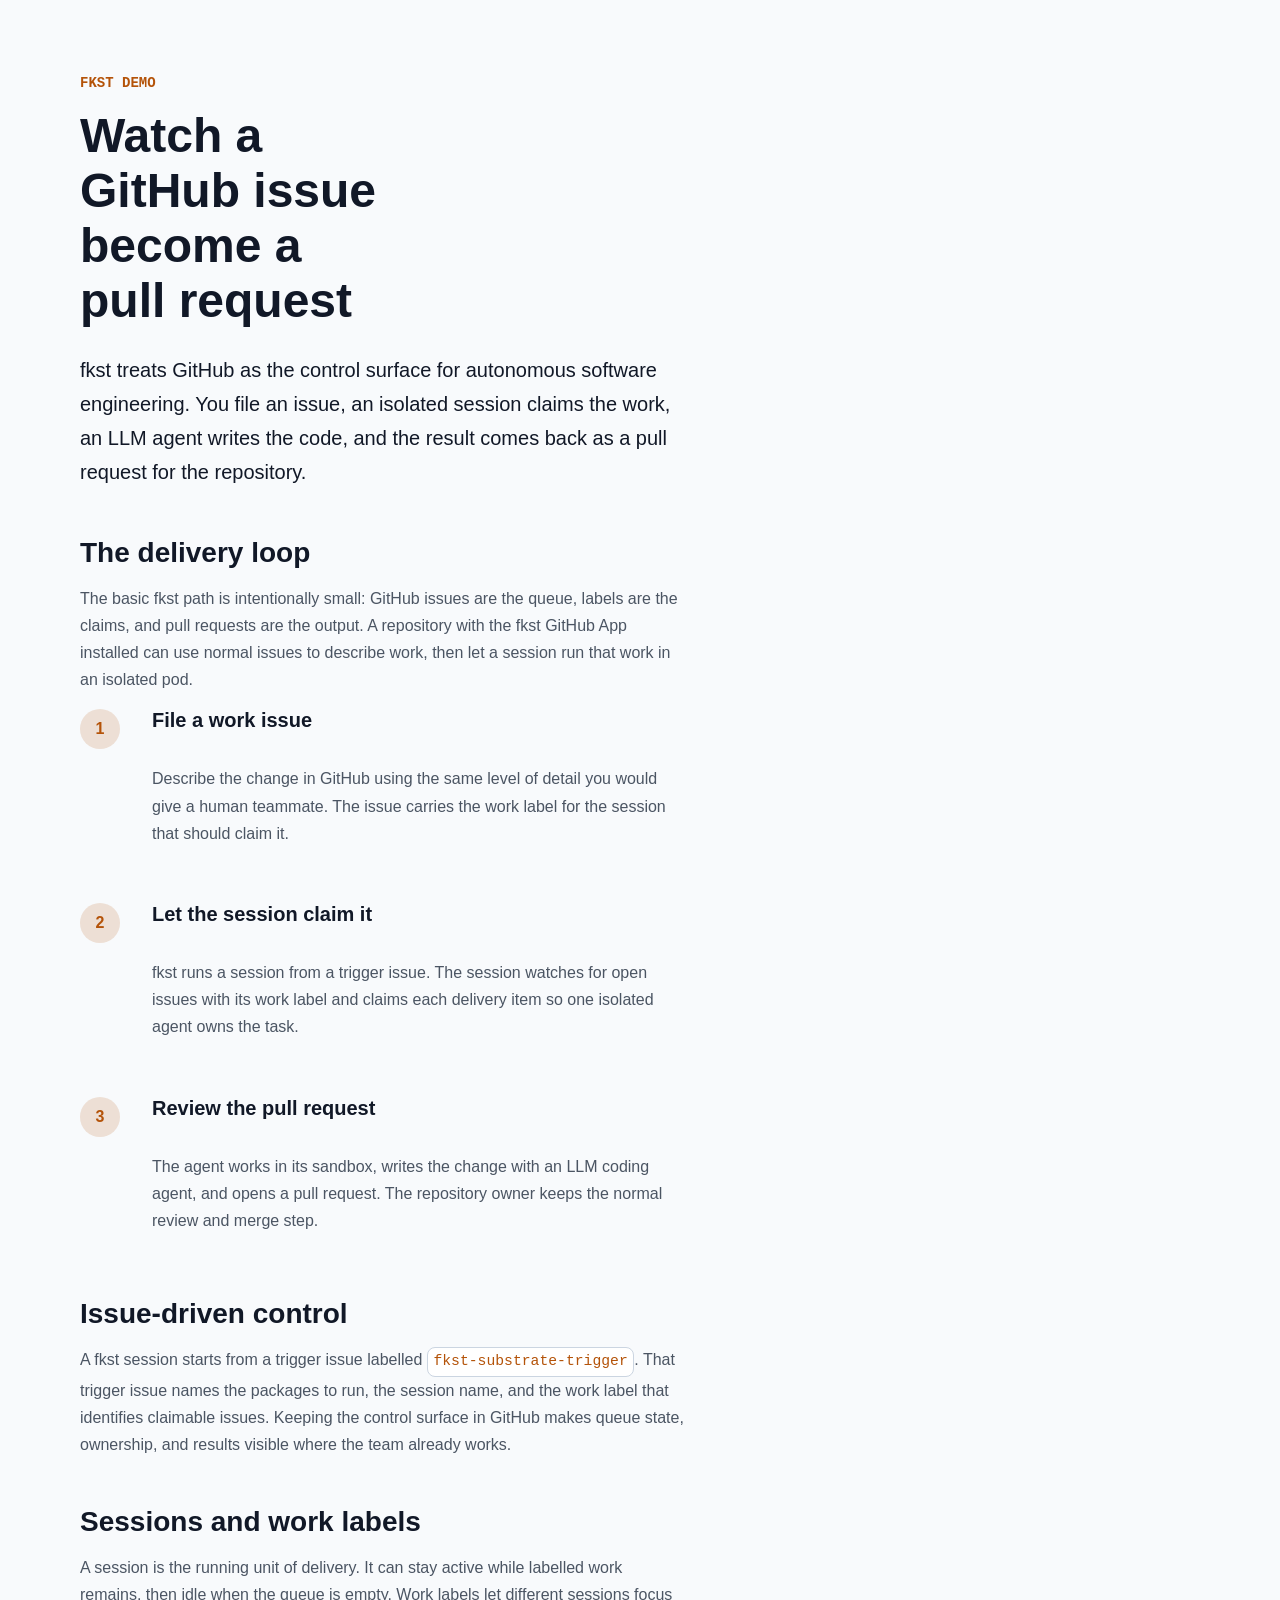
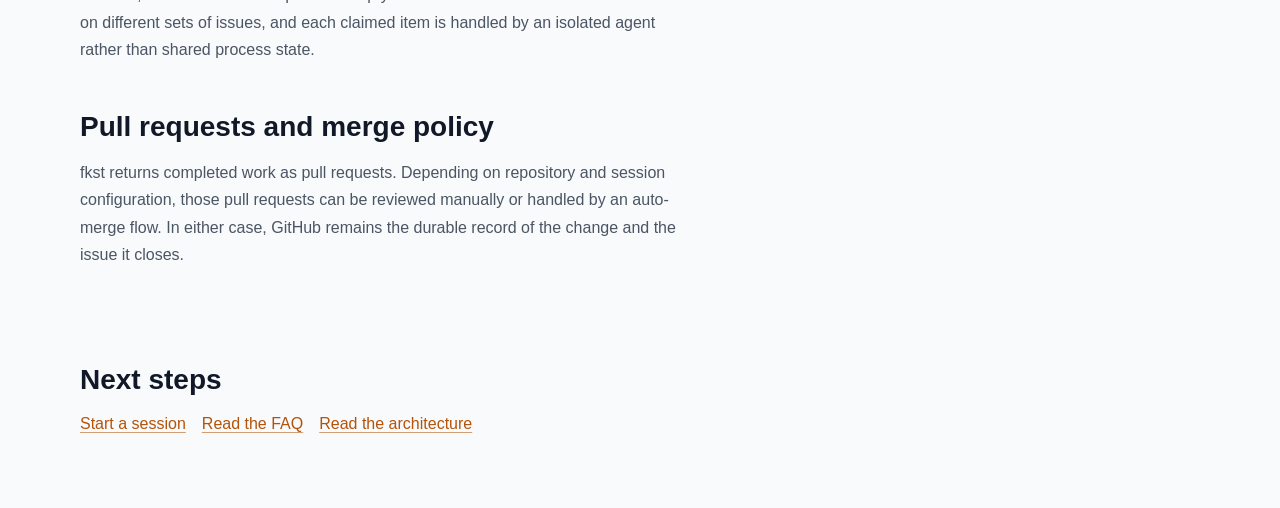
==== site/fkst-demo.html @ 5a7c34ca "auto-implement refs #79: Add fkst-demo page to the fkst site" ====
<!doctype html>
<html lang="en">
  <head>
    <meta charset="utf-8">
    <meta name="viewport" content="width=device-width, initial-scale=1">
    <title>fkst demo | fkst</title>
    <meta
      name="description"
      content="A focused walkthrough of how fkst turns GitHub issues into isolated agent sessions and pull requests."
    >
    <link rel="stylesheet" href="css/tokens.css">
    <link rel="stylesheet" href="css/base.css">
    <link rel="stylesheet" href="css/layout.css">
    <link rel="stylesheet" href="css/code.css">
    <link rel="stylesheet" href="css/getting-started.css">
    <link rel="stylesheet" href="css/theme.css">
    <link rel="stylesheet" href="css/a11y.css">
    <script src="js/layout.js" defer></script>
    <script src="js/theme.js" defer></script>
  </head>
  <body data-nav="fkst-demo">
    <div id="site-header"></div>
    <main id="main" class="wrap gs">
      <section class="gs-hero" aria-labelledby="fkst-demo-title">
        <p class="eyebrow">fkst demo</p>
        <h1 id="fkst-demo-title">Watch a GitHub issue become a pull request</h1>
        <p class="lede">
          fkst treats GitHub as the control surface for autonomous software engineering. You file
          an issue, an isolated session claims the work, an LLM agent writes the code, and the
          result comes back as a pull request for the repository.
        </p>
      </section>

      <section aria-labelledby="workflow-title">
        <h2 id="workflow-title">The delivery loop</h2>
        <p>
          The basic fkst path is intentionally small: GitHub issues are the queue, labels are the
          claims, and pull requests are the output. A repository with the fkst GitHub App installed
          can use normal issues to describe work, then let a session run that work in an isolated
          pod.
        </p>
        <ol class="steps">
          <li>
            <h3>File a work issue</h3>
            <p>
              Describe the change in GitHub using the same level of detail you would give a human
              teammate. The issue carries the work label for the session that should claim it.
            </p>
          </li>
          <li>
            <h3>Let the session claim it</h3>
            <p>
              fkst runs a session from a trigger issue. The session watches for open issues with
              its work label and claims each delivery item so one isolated agent owns the task.
            </p>
          </li>
          <li>
            <h3>Review the pull request</h3>
            <p>
              The agent works in its sandbox, writes the change with an LLM coding agent, and opens
              a pull request. The repository owner keeps the normal review and merge step.
            </p>
          </li>
        </ol>
      </section>

      <section aria-labelledby="control-surface-title">
        <h2 id="control-surface-title">Issue-driven control</h2>
        <p>
          A fkst session starts from a trigger issue labelled <code>fkst-substrate-trigger</code>.
          That trigger issue names the packages to run, the session name, and the work label that
          identifies claimable issues. Keeping the control surface in GitHub makes queue state,
          ownership, and results visible where the team already works.
        </p>
      </section>

      <section aria-labelledby="sessions-title">
        <h2 id="sessions-title">Sessions and work labels</h2>
        <p>
          A session is the running unit of delivery. It can stay active while labelled work remains,
          then idle when the queue is empty. Work labels let different sessions focus on different
          sets of issues, and each claimed item is handled by an isolated agent rather than shared
          process state.
        </p>
      </section>

      <section aria-labelledby="merge-title">
        <h2 id="merge-title">Pull requests and merge policy</h2>
        <p>
          fkst returns completed work as pull requests. Depending on repository and session
          configuration, those pull requests can be reviewed manually or handled by an auto-merge
          flow. In either case, GitHub remains the durable record of the change and the issue it
          closes.
        </p>
      </section>

      <nav class="next-steps" aria-labelledby="next-steps-title">
        <h2 id="next-steps-title">Next steps</h2>
        <a href="getting-started.html">Start a session</a>
        <a href="faq.html">Read the FAQ</a>
        <a href="architecture.html">Read the architecture</a>
      </nav>
    </main>
    <div id="site-footer"></div>
  </body>
</html>
---- site/css/tokens.css ----
:root {
  --bg: oklch(16% 0.011 250);
  --raise: oklch(20% 0.012 250);
  --raise-2: oklch(23% 0.013 250);
  --line: oklch(26% 0.012 250);
  --line-2: oklch(33% 0.013 250);
  --fg: oklch(97% 0.005 240);
  --dim: oklch(72% 0.014 245);
  --faint: oklch(58% 0.014 245);
  --ghost: oklch(46% 0.012 245);
  --amber: oklch(81% 0.15 80);
  --green: oklch(74% 0.13 158);
  --red: oklch(67% 0.18 18);
  --gold: oklch(80% 0.10 85);
  --amber-ink: oklch(22% 0.04 80);
  --display: 'Space Grotesk', -apple-system, BlinkMacSystemFont, 'Segoe UI', Roboto, Helvetica, Arial, sans-serif;
  --ui: 'IBM Plex Sans', -apple-system, BlinkMacSystemFont, 'Segoe UI', Roboto, Helvetica, Arial, sans-serif;
  --mono: 'IBM Plex Mono', SFMono-Regular, Consolas, 'Liberation Mono', Menlo, monospace;
  --container-max: 1120px;
  --section-y: clamp(64px, 10vw, 128px);
  --gutter: clamp(16px, 4vw, 32px);
  --radius-sm: 8px;
  --radius: 12px;
  --radius-lg: 20px;
  --radius-pill: 999px;
  --shadow-card: 0 8px 24px oklch(0% 0 0 / 0.25);
  --site-header-h: 60px;
  --site-max-w: 1120px;
  --z-header: 100;
}
---- site/css/base.css ----
@layer base {
  body {
    font-family: var(--ui);
    color: var(--fg);
    background: var(--bg);
    line-height: 1.5;
  }

  h1,
  h2,
  h3,
  h4,
  h5,
  h6 {
    font-family: var(--display);
    color: var(--fg);
    line-height: 1.1;
    letter-spacing: -0.02em;
    text-wrap: balance;
  }

  a {
    color: var(--amber);
    text-decoration-color: color-mix(in oklab, var(--amber), transparent 45%);
    text-underline-offset: 0.18em;
    transition: color 160ms ease, text-decoration-color 160ms ease;
  }

  a:hover {
    color: color-mix(in oklab, var(--amber), var(--fg) 18%);
    text-decoration-color: currentColor;
  }

  a:not([class]) {
    text-decoration-line: underline;
  }

  code,
  kbd,
  samp {
    font-family: var(--mono);
  }

  :not(pre) > code {
    display: inline-block;
    padding: 0.08em 0.38em;
    color: var(--amber);
    background: var(--raise);
    border: 1px solid var(--line);
    border-radius: var(--radius-sm, 6px);
    font-size: 0.92em;
  }

  kbd {
    padding: 0.08em 0.38em;
    color: var(--fg);
    background: var(--raise);
    border: 1px solid var(--line);
    border-bottom-color: var(--line-2);
    border-radius: var(--radius-sm, 6px);
    font-size: 0.92em;
  }

  pre {
    overflow-x: auto;
    padding: var(--space-5, 24px);
    color: var(--fg);
    background: var(--raise);
    border: 1px solid var(--line);
    border-radius: var(--radius-lg, 20px);
  }

  pre code {
    color: inherit;
    background: transparent;
    border: 0;
    font-size: inherit;
  }

  ::selection {
    color: var(--amber-ink);
    background: color-mix(in oklab, var(--amber), transparent 25%);
  }

  :focus-visible {
    outline: 2px solid var(--amber);
    outline-offset: 2px;
  }

  .container,
  .wrap {
    width: 100%;
    max-width: var(--container-max, 1120px);
    margin-inline: auto;
    padding-inline: var(--gutter, clamp(16px, 4vw, 32px));
  }

  .section {
    padding-block: var(--section-y, clamp(64px, 10vw, 128px));
  }

  .btn {
    display: inline-flex;
    align-items: center;
    justify-content: center;
    gap: var(--space-2);
    min-height: 2.75rem;
    padding: var(--space-3) var(--space-4);
    font-family: var(--ui);
    font-weight: 700;
    line-height: 1;
    text-align: center;
    text-decoration: none;
    white-space: nowrap;
    cursor: pointer;
    border: 1px solid transparent;
    border-radius: var(--radius-pill, 999px);
    transition: background-color 160ms ease, border-color 160ms ease, color 160ms ease, box-shadow 160ms ease, transform 160ms ease;
  }

  .btn:hover {
    text-decoration: none;
  }

  .btn:active {
    transform: translateY(1px);
  }

  .btn:disabled,
  .btn[aria-disabled="true"] {
    cursor: not-allowed;
    opacity: 0.55;
  }

  .btn-primary {
    color: var(--amber-ink);
    background: var(--amber);
    border-color: var(--amber);
  }

  .btn-primary:hover {
    color: var(--amber-ink);
    background: color-mix(in oklab, var(--amber), var(--fg) 10%);
    border-color: color-mix(in oklab, var(--amber), var(--fg) 10%);
  }

  .btn-secondary {
    color: var(--fg);
    background: transparent;
    border-color: var(--line-2);
  }

  .btn-secondary:hover {
    color: var(--fg);
    background: color-mix(in oklab, var(--raise), transparent 18%);
    border-color: var(--amber);
  }

  .btn-ghost {
    color: var(--dim);
    background: transparent;
    border-color: transparent;
  }

  .btn-ghost:hover {
    color: var(--fg);
    background: var(--raise);
  }

  .btn-sm {
    min-height: 2.2rem;
    padding: var(--space-2) var(--space-3);
    font-size: 0.875rem;
  }

  .btn-lg {
    min-height: 3.2rem;
    padding: var(--space-4) var(--space-5);
    font-size: 1.0625rem;
  }

  .btn-block {
    display: flex;
    width: 100%;
  }

  .card {
    padding: var(--space-5);
    background: var(--raise);
    border: 1px solid var(--line);
    border-radius: var(--radius-lg, 20px);
  }

  .card-interactive {
    transition: border-color 180ms ease, box-shadow 180ms ease, transform 180ms ease;
  }

  .card-interactive:hover {
    border-color: var(--line-2);
    box-shadow: var(--shadow-md);
    transform: translateY(-2px);
  }

  .badge {
    display: inline-flex;
    align-items: center;
    gap: var(--space-1);
    padding: var(--space-1) var(--space-2);
    font-family: var(--ui);
    font-size: 0.78rem;
    font-weight: 700;
    line-height: 1;
    border: 1px solid var(--line);
    border-radius: var(--radius-pill, 999px);
  }

  .badge-neutral {
    color: var(--fg);
    background: var(--raise-2);
    border-color: var(--line-2);
  }

  .badge-success {
    color: var(--green);
    background: color-mix(in oklab, var(--green), transparent 88%);
    border-color: color-mix(in oklab, var(--green), transparent 65%);
  }

  .badge-warning {
    color: var(--amber);
    background: color-mix(in oklab, var(--amber), transparent 88%);
    border-color: color-mix(in oklab, var(--amber), transparent 65%);
  }

  .badge-danger {
    color: var(--red);
    background: color-mix(in oklab, var(--red), transparent 88%);
    border-color: color-mix(in oklab, var(--red), transparent 65%);
  }

  .badge-info {
    color: var(--dim);
    background: color-mix(in oklab, var(--raise-2), transparent 20%);
    border-color: var(--line-2);
  }

  @media (prefers-reduced-motion: reduce) {
    a,
    .btn,
    .card-interactive {
      transition: none;
    }

    .btn:active,
    .card-interactive:hover {
      transform: none;
    }
  }
}

@layer utilities {
  .sr-only {
    position: absolute;
    width: 1px;
    height: 1px;
    padding: 0;
    overflow: hidden;
    clip: rect(0, 0, 0, 0);
    white-space: nowrap;
    border: 0;
  }

  .skip-link {
    position: fixed;
    inset-block-start: var(--space-3);
    inset-inline-start: var(--space-3);
    z-index: var(--z-skip, 100);
    padding: var(--space-3) var(--space-4);
    color: var(--amber-ink);
    background: var(--amber);
    border-radius: var(--radius-md, 12px);
    transform: translateY(calc(-100% - var(--space-4)));
  }

  .skip-link:focus {
    transform: translateY(0);
  }

  .stack {
    display: flex;
    flex-direction: column;
    gap: var(--stack-gap, var(--space-4));
  }

  .cluster {
    display: flex;
    flex-wrap: wrap;
    align-items: center;
    gap: var(--cluster-gap, var(--space-3));
  }

  .center {
    display: grid;
    place-items: center;
  }

  .grid {
    display: grid;
    gap: var(--grid-gap, var(--space-4));
  }

  .grid-auto {
    display: grid;
    grid-template-columns: repeat(auto-fit, minmax(min(100%, var(--grid-min, 16rem)), 1fr));
    gap: var(--grid-gap, var(--space-4));
  }

  .eyebrow {
    font-family: var(--mono);
    font-size: 0.75rem;
    font-weight: 700;
    line-height: 1.2;
    letter-spacing: 0.12em;
    text-transform: uppercase;
    color: var(--ghost);
  }

  .lead {
    color: var(--dim);
    font-size: clamp(1.0625rem, 1rem + 0.35vw, 1.25rem);
    line-height: 1.65;
  }

  .mono {
    font-family: var(--mono);
    font-variant-numeric: tabular-nums;
  }

  .measure {
    max-width: 65ch;
  }

  .text-center {
    text-align: center;
  }

  .text-gradient {
    color: transparent;
    background: linear-gradient(90deg, var(--amber), color-mix(in oklab, var(--amber), var(--fg) 30%));
    -webkit-background-clip: text;
    background-clip: text;
  }

  .surface {
    background: var(--raise);
    border: 1px solid var(--line);
    border-radius: var(--radius-lg, 20px);
  }

  .bg-subtle {
    background: var(--raise);
  }

  .divider {
    border-block-start: 1px solid var(--line);
  }

  .hidden {
    display: none !important;
  }

  @media (max-width: 767px) {
    .hide-mobile {
      display: none !important;
    }
  }

  @media (min-width: 768px) {
    .hide-desktop {
      display: none !important;
    }
  }

  @media (prefers-reduced-motion: reduce) {
    .skip-link {
      transition: none;
    }
  }
}
---- site/css/layout.css ----
:root {
  --site-header-h: 60px;
  --site-max-w: 1120px;
  --site-gutter: clamp(16px, 4vw, 32px);
  --site-z-header: 100;
  --site-z-menu: 90;
}

html {
  scroll-padding-top: calc(var(--site-header-h) + 12px);
}

.site-header *,
.site-footer * {
  box-sizing: border-box;
}

.site-header {
  position: sticky;
  top: 0;
  z-index: var(--site-z-header);
  min-height: var(--site-header-h);
  color: var(--fg, #f4f6f8);
  background: var(--bg, #0f1318);
  background: color-mix(in srgb, var(--bg, #0f1318) 82%, transparent);
  border-bottom: 1px solid var(--border, rgba(244, 246, 248, 0.14));
  backdrop-filter: blur(16px);
  transition: box-shadow 160ms ease, border-color 160ms ease;
}

.site-header.is-scrolled {
  border-color: rgba(245, 158, 11, 0.28);
  box-shadow: 0 12px 30px rgba(0, 0, 0, 0.22);
}

.site-header__inner,
.site-footer__inner,
.site-footer__bottom {
  width: min(100%, var(--site-max-w));
  margin: 0 auto;
  padding-inline: var(--site-gutter);
}

.site-header__inner {
  min-height: var(--site-header-h);
  display: flex;
  align-items: center;
  gap: 18px;
}

.site-skip-link {
  position: absolute;
  top: 8px;
  left: var(--site-gutter);
  z-index: calc(var(--site-z-header) + 1);
  transform: translateY(-140%);
  padding: 8px 12px;
  color: var(--bg, #0f1318);
  background: var(--accent, #f59e0b);
  border-radius: 6px;
  font-weight: 700;
  text-decoration: none;
  transition: transform 160ms ease;
}

.site-skip-link:focus {
  transform: translateY(0);
}

.site-brand {
  display: inline-flex;
  align-items: center;
  gap: 10px;
  flex: 0 0 auto;
  min-height: 40px;
  color: var(--fg, #f4f6f8);
  font-weight: 800;
  text-decoration: none;
}

.site-brand__mark {
  width: 32px;
  height: 32px;
  color: var(--accent, #f59e0b);
}

.site-brand__wordmark {
  font-size: 1.08rem;
  letter-spacing: 0;
}

.site-nav {
  display: flex;
  align-items: center;
  gap: 4px;
  margin-left: auto;
}

.site-nav a,
.site-footer a {
  color: var(--muted-fg, #b8c0cc);
  text-decoration: none;
}

.site-nav a {
  position: relative;
  padding: 10px 12px;
  border-radius: 6px;
  font-size: 0.94rem;
  font-weight: 650;
}

.site-nav a:hover,
.site-footer a:hover {
  color: var(--fg, #f4f6f8);
}

.site-nav a.is-active {
  color: var(--fg, #f4f6f8);
}

.site-nav a.is-active::after {
  position: absolute;
  right: 12px;
  bottom: 5px;
  left: 12px;
  height: 2px;
  content: "";
  background: var(--accent, #f59e0b);
  border-radius: 999px;
}

.site-actions {
  display: flex;
  align-items: center;
  gap: 8px;
}

.site-icon-link,
.theme-toggle {
  display: inline-flex;
  align-items: center;
  justify-content: center;
  width: 40px;
  height: 40px;
  color: var(--fg, #f4f6f8);
  background: transparent;
  border: 1px solid var(--border, rgba(244, 246, 248, 0.16));
  border-radius: 6px;
}

.site-icon-link svg,
.theme-toggle svg {
  width: 20px;
  height: 20px;
}

.theme-toggle {
  cursor: pointer;
}

.theme-toggle .icon-sun {
  display: none;
}

.site-nav__cta {
  display: inline-flex;
  align-items: center;
  min-height: 40px;
  padding: 0 14px;
  color: var(--bg, #0f1318);
  background: var(--accent, #f59e0b);
  border: 1px solid transparent;
  border-radius: 6px;
  font-weight: 800;
  text-decoration: none;
}

.site-nav-toggle {
  display: none;
  width: 40px;
  height: 40px;
  margin-left: auto;
  padding: 9px;
  background: transparent;
  border: 1px solid var(--border, rgba(244, 246, 248, 0.16));
  border-radius: 6px;
  cursor: pointer;
}

.site-nav-toggle__bar {
  display: block;
  width: 100%;
  height: 2px;
  margin: 4px 0;
  background: var(--fg, #f4f6f8);
  border-radius: 999px;
  transition: transform 160ms ease, opacity 160ms ease;
}

.site-nav-toggle.is-open .site-nav-toggle__bar:nth-child(1) {
  transform: translateY(6px) rotate(45deg);
}

.site-nav-toggle.is-open .site-nav-toggle__bar:nth-child(2) {
  opacity: 0;
}

.site-nav-toggle.is-open .site-nav-toggle__bar:nth-child(3) {
  transform: translateY(-6px) rotate(-45deg);
}

.site-header a:focus-visible,
.site-header button:focus-visible,
.site-footer a:focus-visible {
  outline: 3px solid var(--accent, #f59e0b);
  outline-offset: 3px;
}

.site-footer {
  color: var(--fg, #f4f6f8);
  background: var(--surface, #151a21);
  border-top: 1px solid var(--border, rgba(244, 246, 248, 0.14));
}

.site-footer__inner {
  display: grid;
  grid-template-columns: minmax(0, 1.5fr) minmax(160px, 0.7fr) minmax(180px, 0.8fr);
  gap: 32px;
  padding-block: 44px 34px;
}

.site-footer__brand p {
  max-width: 34rem;
  margin: 14px 0 0;
  color: var(--muted-fg, #b8c0cc);
  line-height: 1.65;
}

.site-footer__nav {
  display: grid;
  gap: 9px;
  align-content: start;
}

.site-footer__nav h2 {
  margin: 0 0 4px;
  color: var(--fg, #f4f6f8);
  font-size: 0.9rem;
  letter-spacing: 0;
}

.site-footer__bottom {
  display: flex;
  justify-content: space-between;
  gap: 16px;
  padding-block: 18px;
  color: var(--muted-fg, #b8c0cc);
  border-top: 1px solid var(--border, rgba(244, 246, 248, 0.14));
}

@media (max-width: 767.98px) {
  .site-header__inner {
    gap: 10px;
  }

  .site-actions {
    display: none;
  }

  .site-nav-toggle {
    display: block;
  }

  .site-nav {
    position: absolute;
    top: var(--site-header-h);
    right: var(--site-gutter);
    left: var(--site-gutter);
    z-index: var(--site-z-menu);
    display: grid;
    gap: 2px;
    max-height: 0;
    overflow: hidden;
    visibility: hidden;
    margin-left: 0;
    padding: 0 12px;
    background: var(--surface, #151a21);
    border: 1px solid transparent;
    border-radius: 8px;
    box-shadow: 0 18px 40px rgba(0, 0, 0, 0.28);
    pointer-events: none;
    transition: max-height 180ms ease, padding 180ms ease, border-color 180ms ease, visibility 180ms ease;
  }

  .site-nav.is-open {
    max-height: 320px;
    visibility: visible;
    padding-block: 12px;
    border-color: var(--border, rgba(244, 246, 248, 0.14));
    pointer-events: auto;
  }

  .site-nav a {
    padding: 12px;
  }

  .site-footer__inner {
    grid-template-columns: repeat(2, minmax(0, 1fr));
  }

  .site-footer__brand {
    grid-column: 1 / -1;
  }
}

@media (max-width: 520px) {
  .site-footer__inner,
  .site-footer__bottom {
    grid-template-columns: 1fr;
  }

  .site-footer__bottom {
    display: grid;
  }
}

.layout-harness {
  width: min(100%, var(--site-max-w));
  margin: 0 auto;
  padding: 48px var(--site-gutter);
  color: var(--fg, #f4f6f8);
  background: var(--bg, #0f1318);
}

.layout-harness__spacer {
  min-height: 200vh;
}

@media (prefers-reduced-motion: reduce) {
  .site-header,
  .site-skip-link,
  .site-nav,
  .site-nav-toggle__bar {
    transition: none;
  }
}
---- site/css/code.css ----
.code {
  position: relative;
  background: var(--raise, #161b22);
  border: 1px solid var(--line, #30363d);
  border-radius: var(--radius, 12px);
  margin: 18px 0;
}

.code pre {
  margin: 0;
  padding: 16px 18px;
  overflow-x: auto;
}

.code code {
  color: var(--fg, #f0f6fc);
  font: 400 13px/1.6 var(--mono, ui-monospace, SFMono-Regular, Menlo, Consolas, "Liberation Mono", monospace);
  white-space: pre;
}

.code[data-lang]::before {
  content: attr(data-lang);
  position: absolute;
  top: 8px;
  left: 14px;
  max-width: calc(100% - 112px);
  overflow: hidden;
  color: var(--ghost, #8b949e);
  font: 700 11px/1 var(--mono, ui-monospace, SFMono-Regular, Menlo, Consolas, "Liberation Mono", monospace);
  letter-spacing: 0;
  text-overflow: ellipsis;
  text-transform: uppercase;
  white-space: nowrap;
}

.code[data-lang] pre {
  padding-top: 30px;
}

.code__copy {
  position: absolute;
  top: 8px;
  right: 8px;
  min-height: 28px;
  padding: 5px 10px;
  border: 1px solid var(--line-2, var(--line, #30363d));
  border-radius: var(--radius-sm, 8px);
  background: var(--raise-2, #21262d);
  color: var(--dim, #c9d1d9);
  cursor: pointer;
  font: 600 12px/1 var(--mono, ui-monospace, SFMono-Regular, Menlo, Consolas, "Liberation Mono", monospace);
}

.code__copy:hover {
  background: var(--raise-3, var(--raise, #161b22));
  color: var(--fg, #f0f6fc);
}

.code__copy:focus-visible {
  outline: 2px solid var(--amber, #f2cc60);
  outline-offset: 2px;
}

.code__copy[data-state="copied"] {
  border-color: color-mix(in oklab, var(--green, #3fb950) 45%, var(--line, #30363d));
  color: var(--green, #3fb950);
}

.code__copy[data-state="error"] {
  color: var(--red, #f85149);
}
---- site/css/getting-started.css ----
.gs {
  --gs-prose: 68ch;
  padding-block: var(--space-8, 4rem);
}

.gs > * {
  max-width: var(--gs-prose);
}

.gs .gs-hero {
  margin-block-end: var(--space-7, 3rem);
}

.gs .eyebrow {
  color: var(--amber, #b7791f);
  font-size: var(--step--1, 0.875rem);
  font-weight: 700;
  letter-spacing: 0;
  margin: 0 0 var(--space-2, 0.75rem);
  text-transform: uppercase;
}

.gs h1,
.gs h2,
.gs h3 {
  color: var(--text, #111827);
  letter-spacing: 0;
  line-height: 1.15;
}

.gs h1 {
  font-size: var(--step-4, 3rem);
  margin: 0;
  max-width: 12ch;
}

.gs h2 {
  font-size: var(--step-2, 1.75rem);
  margin: var(--space-7, 3rem) 0 var(--space-3, 1rem);
}

.gs h3 {
  font-size: var(--step-1, 1.25rem);
  margin: 0 0 var(--space-2, 0.75rem);
}

.gs p,
.gs li,
.gs dd {
  color: var(--text-muted, #4b5563);
  line-height: 1.7;
}

.gs .lede {
  color: var(--text, #111827);
  font-size: var(--step-1, 1.25rem);
  margin-block: var(--space-4, 1.5rem) 0;
}

.gs .gs-prereq {
  display: grid;
  gap: var(--space-3, 1rem);
  list-style: none;
  margin: 0;
  padding: 0;
}

.gs .gs-prereq li {
  border: 1px solid var(--border, #d1d5db);
  border-radius: var(--radius-sm, 0.5rem);
  padding: var(--space-3, 1rem);
}

.gs .steps {
  counter-reset: step;
  list-style: none;
  margin: 0;
  padding: 0;
}

.gs .steps > li {
  counter-increment: step;
  display: grid;
  gap: 0 var(--space-4, 1.5rem);
  grid-template-columns: 3rem minmax(0, 1fr);
  margin-block: 0 var(--space-6, 2.5rem);
}

.gs .steps > li::before {
  align-items: center;
  background: color-mix(in oklab, var(--amber, #b7791f) 16%, transparent);
  border-radius: 50%;
  color: var(--amber, #b7791f);
  content: counter(step);
  display: inline-flex;
  font-weight: 800;
  height: 2.5rem;
  justify-content: center;
  line-height: 1;
  width: 2.5rem;
}

.gs .steps > li > * {
  grid-column: 2;
}

.gs .steps > li::before,
.gs .steps > li > h3 {
  grid-row: 1;
}

.gs .btn {
  margin-block: var(--space-2, 0.75rem) var(--space-3, 1rem);
}

.gs .callout {
  border-left: 0.25rem solid var(--amber, #b7791f);
  padding-inline-start: var(--space-3, 1rem);
}

.gs .code {
  margin-block: var(--space-3, 1rem);
  max-width: 100%;
}

.gs .code pre {
  overflow-x: auto;
}

.gs .tshoot {
  margin: 0;
}

.gs .tshoot dt {
  color: var(--text, #111827);
  font-weight: 700;
  margin-block-start: var(--space-4, 1.5rem);
}

.gs .tshoot dd {
  margin: var(--space-1, 0.5rem) 0 0;
}

.gs .next-steps {
  display: flex;
  flex-wrap: wrap;
  gap: var(--space-3, 1rem);
  margin-block-start: var(--space-7, 3rem);
}

.gs .next-steps h2 {
  flex-basis: 100%;
  margin-block-end: 0;
}

@media (min-width: 720px) {
  .gs .gs-prereq {
    grid-template-columns: repeat(2, minmax(0, 1fr));
  }
}
---- site/css/theme.css ----
:root[data-theme="light"] {
  color-scheme: light;
  --bg: #f8fafc;
  --raise: #ffffff;
  --raise-2: #e8eef5;
  --line: #cbd5e1;
  --line-2: #94a3b8;
  --fg: #111827;
  --dim: #475569;
  --faint: #64748b;
  --ghost: rgba(17, 24, 39, 0.08);
  --amber: #b45309;
  --amber-ink: #ffffff;
  --green: #047857;
  --red: #b91c1c;
}

:root[data-theme="dark"] {
  color-scheme: dark;
}

.theme-toggle {
  inline-size: 40px;
  block-size: 40px;
  display: inline-grid;
  place-items: center;
  padding: 0;
  color: var(--fg);
  background: transparent;
  border: 1px solid var(--line);
  border-radius: 8px;
  cursor: pointer;
}

.theme-toggle:hover {
  background: var(--raise-2);
}

.theme-toggle:focus-visible {
  outline: 2px solid var(--amber);
  outline-offset: 2px;
}

.theme-toggle svg {
  inline-size: 20px;
  block-size: 20px;
  pointer-events: none;
}

/* The visible icon previews the theme that clicking the button will switch to. */
:root:not([data-theme="light"]) .theme-toggle .icon-moon,
:root[data-theme="dark"] .theme-toggle .icon-moon,
:root[data-theme="light"] .theme-toggle .icon-sun {
  display: none;
}

:root:not([data-theme="light"]) .theme-toggle .icon-sun,
:root[data-theme="dark"] .theme-toggle .icon-sun,
:root[data-theme="light"] .theme-toggle .icon-moon {
  display: inline-block;
}
---- site/css/a11y.css ----
/*
  Cross-page accessibility checklist enforced by page-level work:
  one <h1>; no skipped heading levels; <html lang="en">; <main id="main">;
  decorative SVGs use aria-hidden and focusable=false; icon buttons are labelled;
  AA contrast is maintained in both themes.
*/

.skip-link,
.site-skip-link {
  position: fixed;
  inset-block-start: -100px;
  inset-inline-start: 16px;
  z-index: 1000;
}

.skip-link:focus,
.site-skip-link:focus {
  inset-block-start: 16px;
}

:focus-visible {
  outline: 3px solid var(--amber, #e6a94a);
  outline-offset: 2px;
  border-radius: 4px;
}

:focus:not(:focus-visible) {
  outline: none;
}

img,
svg,
video {
  max-width: 100%;
  height: auto;
}

@media (prefers-reduced-motion: reduce) {
  *,
  *::before,
  *::after {
    animation-duration: 0.001ms !important;
    animation-iteration-count: 1 !important;
    scroll-behavior: auto !important;
    transition-duration: 0.001ms !important;
  }
}

@media (max-width: 720px) {
  .container,
  .wrap {
    padding-inline: 16px;
  }
}

@media (pointer: coarse) {
  a,
  button,
  .theme-toggle {
    min-height: 44px;
  }
}

@media (max-width: 480px) {
  .theme-toggle {
    width: 44px;
    height: 44px;
  }
}
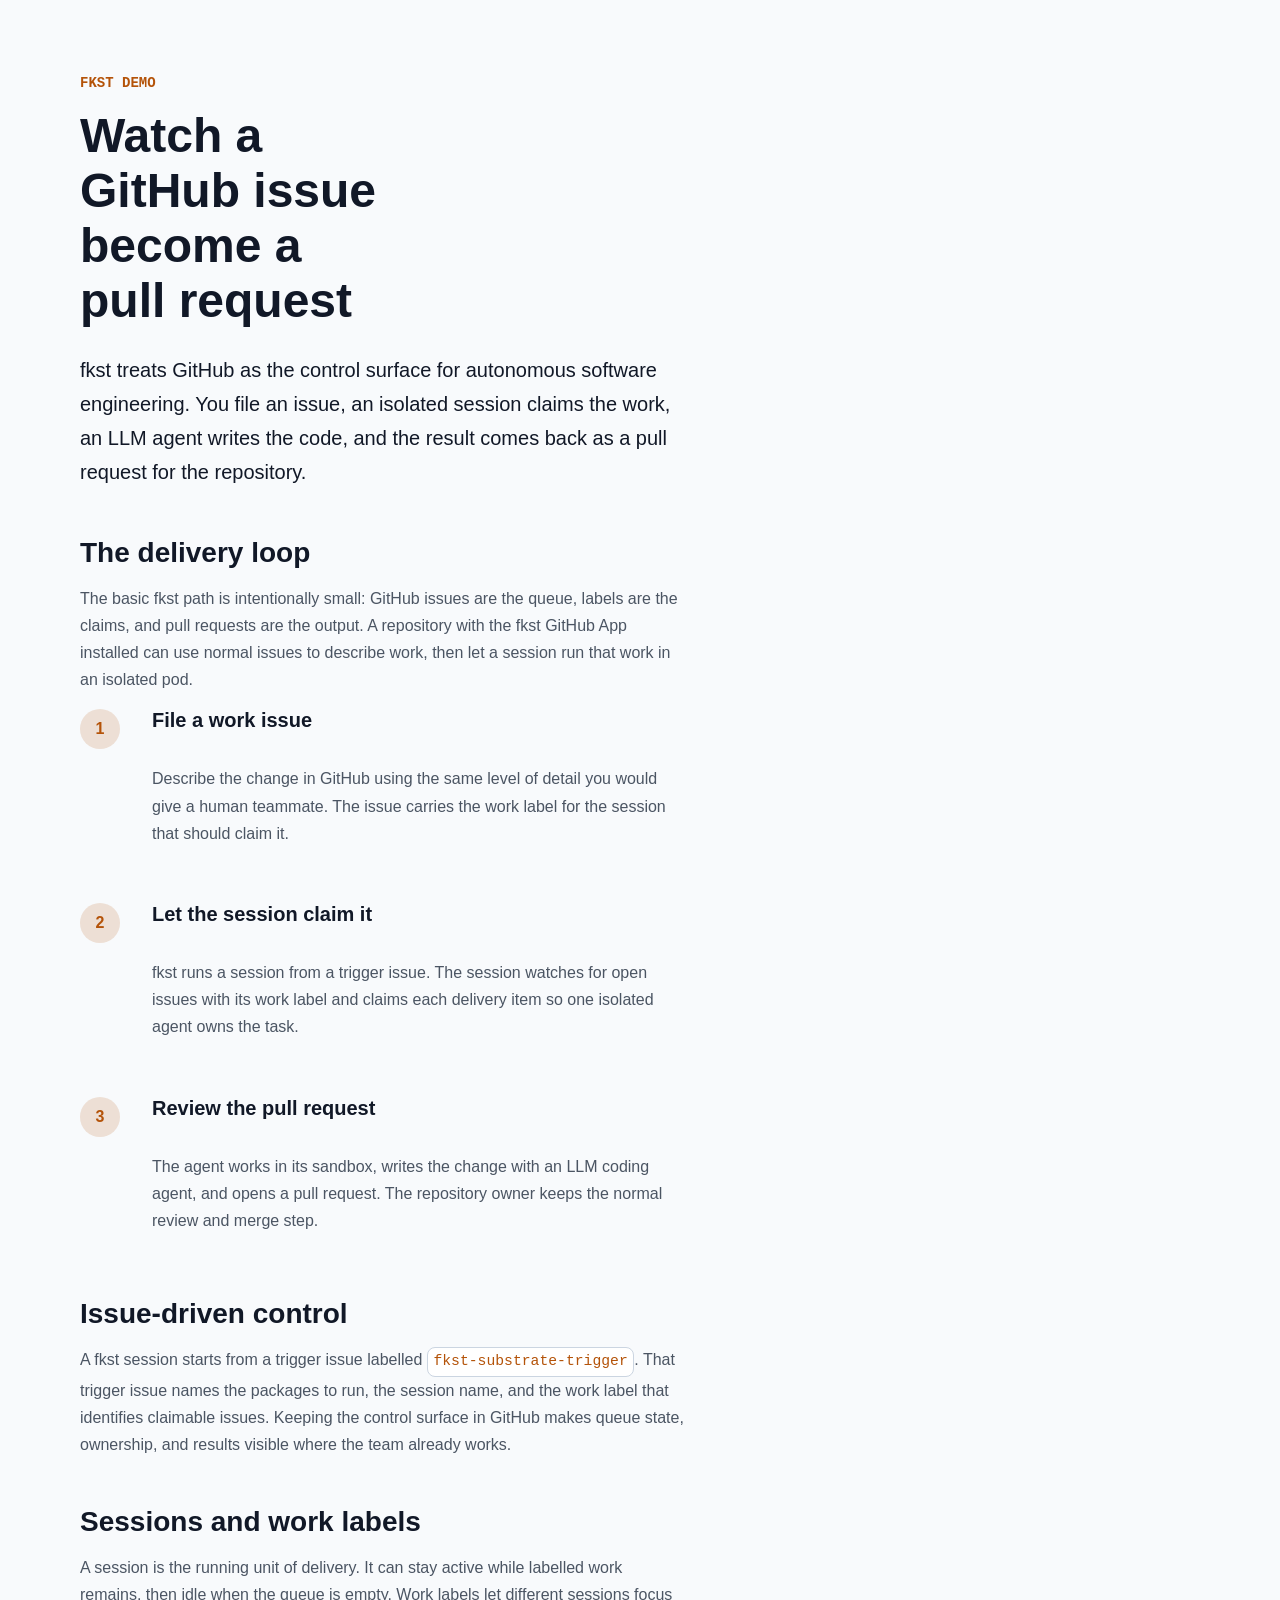
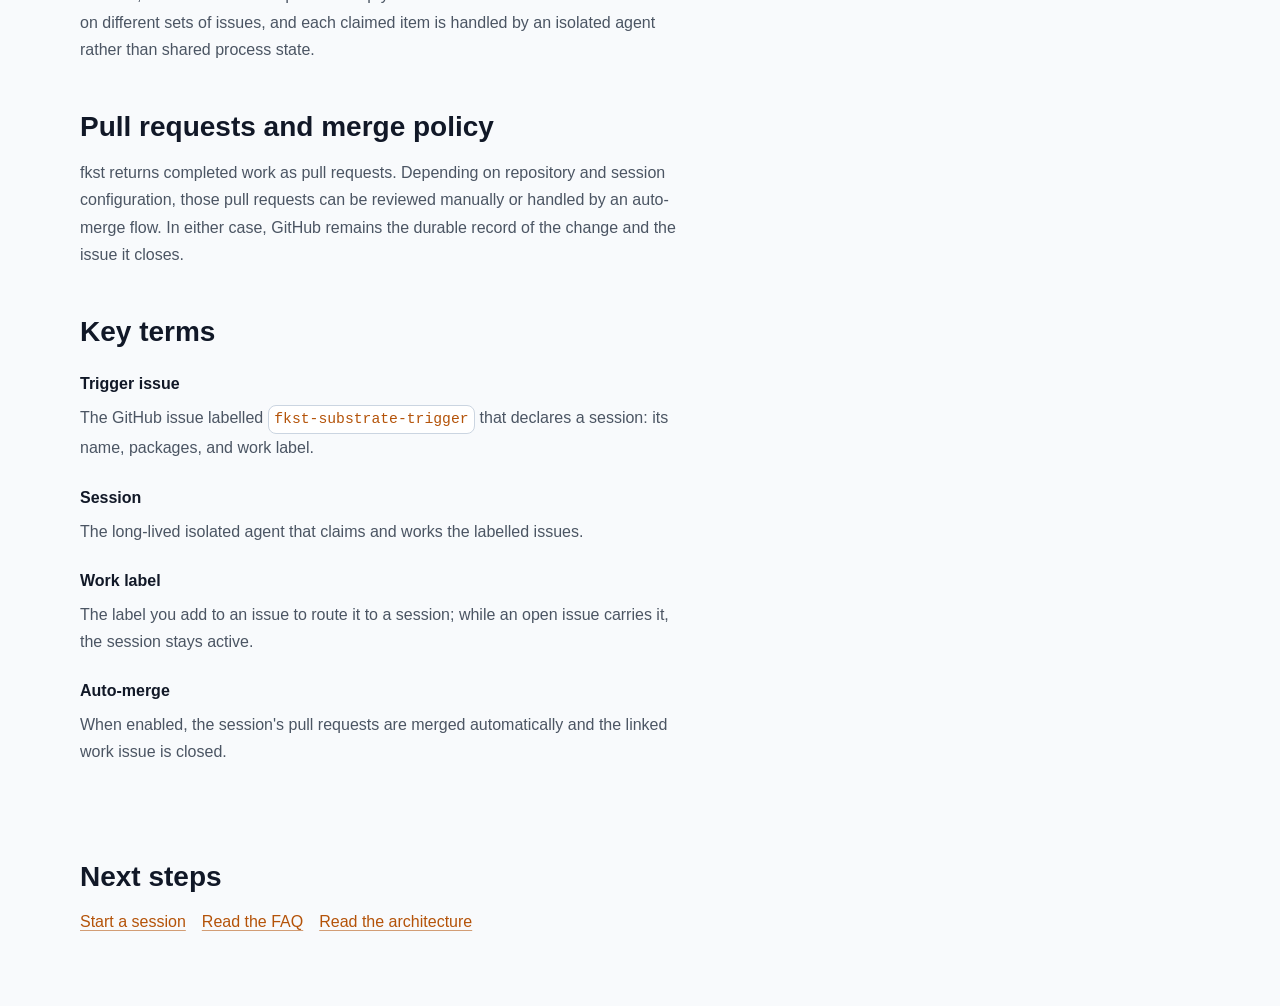
==== commit 9bdc6dad: "auto-implement refs #81: Add a Key terms glossary section to the fkst-demo page" ====
--- a/site/fkst-demo.html
+++ b/site/fkst-demo.html
@@ -94,6 +94,34 @@
         </p>
       </section>
 
+      <section aria-labelledby="key-terms-title">
+        <h2 id="key-terms-title">Key terms</h2>
+        <dl class="tshoot">
+          <dt>Trigger issue</dt>
+          <dd>
+            The GitHub issue labelled <code>fkst-substrate-trigger</code> that declares a session:
+            its name, packages, and work label.
+          </dd>
+
+          <dt>Session</dt>
+          <dd>
+            The long-lived isolated agent that claims and works the labelled issues.
+          </dd>
+
+          <dt>Work label</dt>
+          <dd>
+            The label you add to an issue to route it to a session; while an open issue carries
+            it, the session stays active.
+          </dd>
+
+          <dt>Auto-merge</dt>
+          <dd>
+            When enabled, the session's pull requests are merged automatically and the linked work
+            issue is closed.
+          </dd>
+        </dl>
+      </section>
+
       <nav class="next-steps" aria-labelledby="next-steps-title">
         <h2 id="next-steps-title">Next steps</h2>
         <a href="getting-started.html">Start a session</a>
